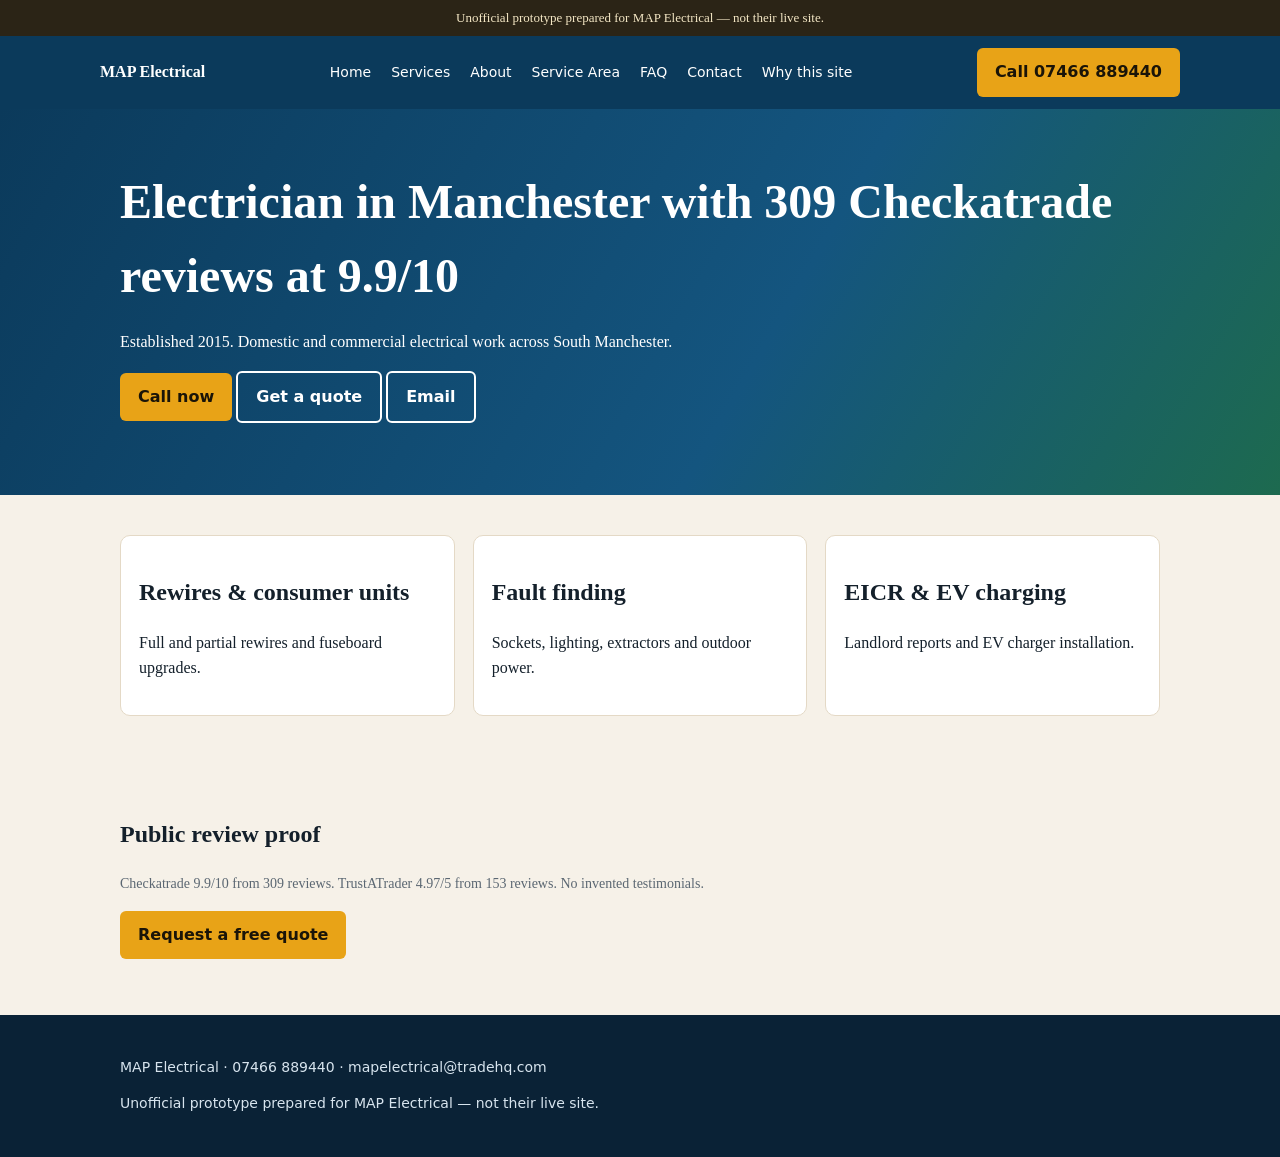
==== index.html @ 7f726333 "Add unofficial MAP Electrical prototype site" ====
<!DOCTYPE html>
<html lang="en-GB">
<head>
<meta charset="utf-8"/>
<meta name="viewport" content="width=device-width, initial-scale=1"/>
<title>MAP Electrical Manchester | Electrician</title>
<link rel="stylesheet" href="styles.css"/>
<script type="application/ld+json">{"@context":"https://schema.org","@type":"Electrician","name":"MAP Electrical","telephone":"+447466889440","email":"mapelectrical@tradehq.com","address":{"@type":"PostalAddress","streetAddress":"104 Wilbraham Rd","addressLocality":"Manchester","postalCode":"M14 7DR","addressCountry":"GB"},"areaServed":"Manchester"}</script>
</head>
<body>
<div class="banner">Unofficial prototype prepared for MAP Electrical — not their live site.</div>
<header><div class="wrap bar"><strong>MAP Electrical</strong><nav><a href="index.html">Home</a> <a href="services.html">Services</a> <a href="about.html">About</a> <a href="service-area.html">Service Area</a> <a href="faq.html">FAQ</a> <a href="contact.html">Contact</a> <a href="why-this-site.html">Why this site</a></nav><a class="btn" href="tel:+447466889440">Call 07466 889440</a></div></header>
<section class="hero"><div class="wrap"><h1>Electrician in Manchester with 309 Checkatrade reviews at 9.9/10</h1><p>Established 2015. Domestic and commercial electrical work across South Manchester.</p><p><a class="btn" href="tel:+447466889440">Call now</a> <a class="btn ghost" href="contact.html">Get a quote</a> <a class="btn ghost" href="mailto:mapelectrical@tradehq.com">Email</a></p></div></section>
<section><div class="wrap grid g3"><div class="card"><h2>Rewires &amp; consumer units</h2><p>Full and partial rewires and fuseboard upgrades.</p></div><div class="card"><h2>Fault finding</h2><p>Sockets, lighting, extractors and outdoor power.</p></div><div class="card"><h2>EICR &amp; EV charging</h2><p>Landlord reports and EV charger installation.</p></div></div></section>
<section><div class="wrap"><h2>Public review proof</h2><p class="proof">Checkatrade 9.9/10 from 309 reviews. TrustATrader 4.97/5 from 153 reviews. No invented testimonials.</p><p><a class="btn" href="contact.html">Request a free quote</a></p></div></section>
<footer><div class="wrap"><p>MAP Electrical · 07466 889440 · mapelectrical@tradehq.com</p><p>Unofficial prototype prepared for MAP Electrical — not their live site.</p></div></footer></body></html>
---- styles.css ----
:root{--navy:#0b3a5b;--amber:#e8a317;--ink:#14202b;--paper:#f6f1e8;--card:#fff;--muted:#5b6772}*{box-sizing:border-box}body{margin:0;font-family:Georgia,serif;color:var(--ink);background:var(--paper);line-height:1.55}a{color:var(--navy)}.wrap{max-width:1080px;margin:0 auto;padding:0 20px}.banner{background:#2b2416;color:#f3e6c4;font-size:13px;text-align:center;padding:8px 12px}header{background:var(--navy);color:#fff;position:sticky;top:0;z-index:5}.bar{display:flex;flex-wrap:wrap;align-items:center;justify-content:space-between;gap:12px;padding:12px 0}nav a{color:#fff;text-decoration:none;margin:0 8px;font-family:system-ui,sans-serif;font-size:14px}.btn{display:inline-block;background:var(--amber);color:#1a1408;text-decoration:none;padding:12px 18px;border-radius:6px;font-family:system-ui,sans-serif;font-weight:700}.btn.ghost{background:transparent;border:2px solid #fff;color:#fff}.hero{background:linear-gradient(120deg,#0b3a5b,#14557f 60%,#1d6a4f);color:#fff;padding:56px 0}.hero h1{font-size:clamp(28px,5vw,48px);margin:0 0 12px}.grid{display:grid;gap:18px}@media(min-width:760px){.g3{grid-template-columns:repeat(3,1fr)}.g2{grid-template-columns:1fr 1fr}}.card{background:var(--card);border:1px solid #e4d9c6;border-radius:10px;padding:18px}section{padding:40px 0}footer{background:#0a2236;color:#d7e4ee;padding:28px 0;font-family:system-ui,sans-serif;font-size:14px}form label{display:block;margin:10px 0 4px;font-family:system-ui,sans-serif}input,textarea,select{width:100%;padding:10px;border:1px solid #c9bba6;border-radius:6px;font:inherit}.proof{font-size:14px;color:var(--muted)}
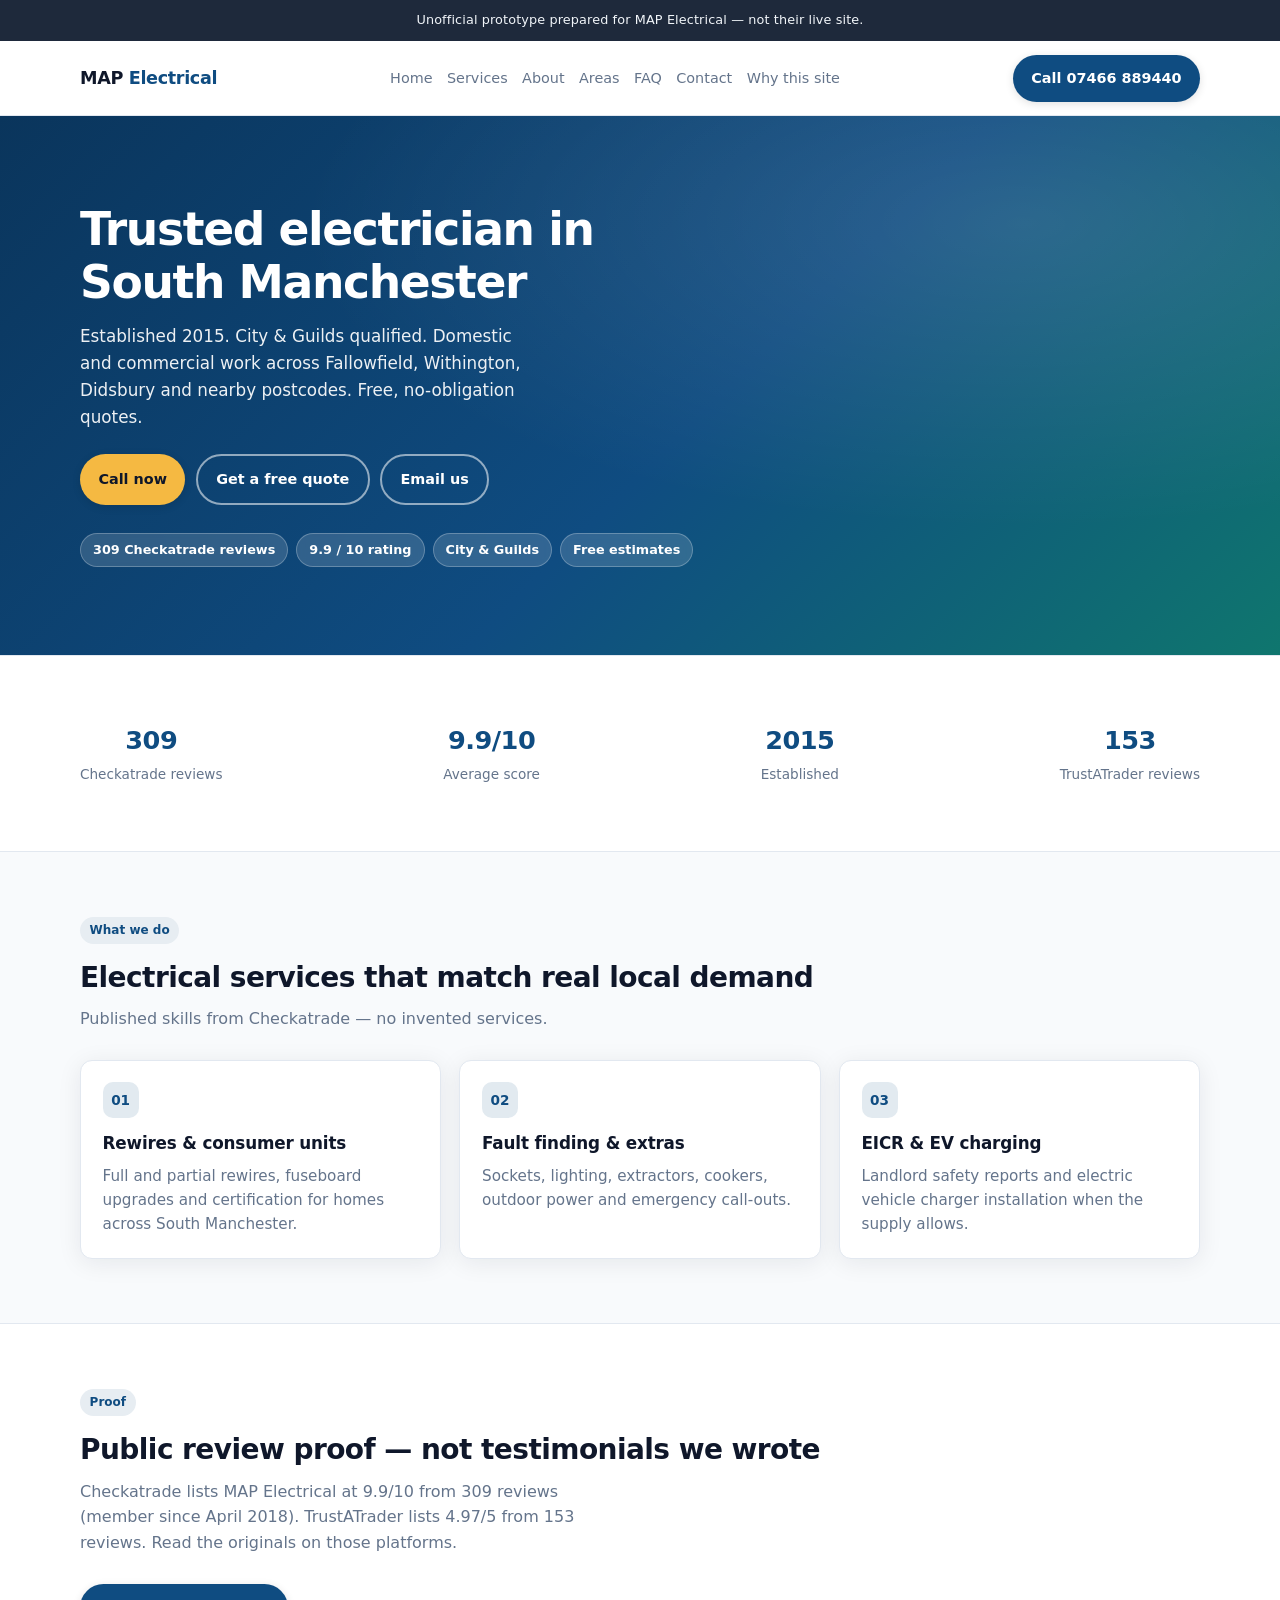
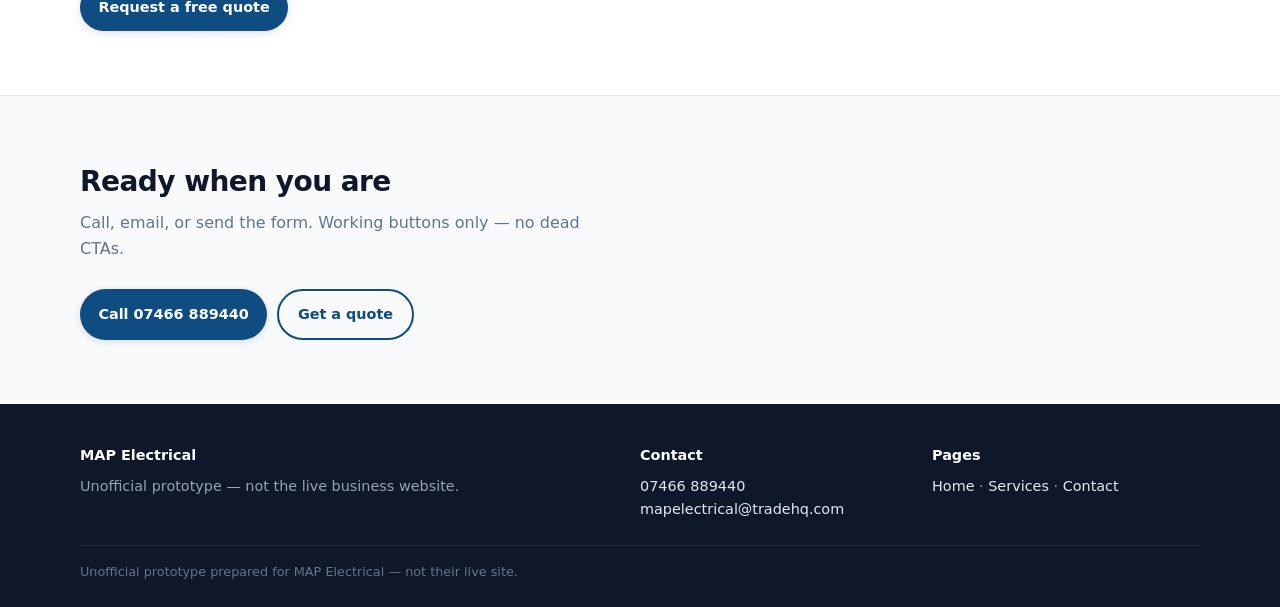
==== commit 8f22258b: "Modern redesign: polished multi-page prototype for MAP Electrical" ====
--- a/index.html
+++ b/index.html
@@ -3,14 +3,71 @@
 <head>
 <meta charset="utf-8"/>
 <meta name="viewport" content="width=device-width, initial-scale=1"/>
-<title>MAP Electrical Manchester | Electrician</title>
+<meta name="robots" content="noindex,nofollow"/>
+<title>MAP Electrical | Electrician in Manchester</title>
 <link rel="stylesheet" href="styles.css"/>
-<script type="application/ld+json">{"@context":"https://schema.org","@type":"Electrician","name":"MAP Electrical","telephone":"+447466889440","email":"mapelectrical@tradehq.com","address":{"@type":"PostalAddress","streetAddress":"104 Wilbraham Rd","addressLocality":"Manchester","postalCode":"M14 7DR","addressCountry":"GB"},"areaServed":"Manchester"}</script>
+<script type="application/ld+json">{"@context":"https://schema.org","@type":"Electrician","name":"MAP Electrical","telephone":"+447466889440","email":"mapelectrical@tradehq.com","address":{"@type":"PostalAddress","streetAddress":"104 Wilbraham Rd","addressLocality":"Manchester","postalCode":"M14 7DR","addressCountry":"GB"},"areaServed":"Manchester","aggregateRating":{"@type":"AggregateRating","ratingValue":"9.9","reviewCount":"309","bestRating":"10"}}</script>
 </head>
 <body>
 <div class="banner">Unofficial prototype prepared for MAP Electrical — not their live site.</div>
-<header><div class="wrap bar"><strong>MAP Electrical</strong><nav><a href="index.html">Home</a> <a href="services.html">Services</a> <a href="about.html">About</a> <a href="service-area.html">Service Area</a> <a href="faq.html">FAQ</a> <a href="contact.html">Contact</a> <a href="why-this-site.html">Why this site</a></nav><a class="btn" href="tel:+447466889440">Call 07466 889440</a></div></header>
-<section class="hero"><div class="wrap"><h1>Electrician in Manchester with 309 Checkatrade reviews at 9.9/10</h1><p>Established 2015. Domestic and commercial electrical work across South Manchester.</p><p><a class="btn" href="tel:+447466889440">Call now</a> <a class="btn ghost" href="contact.html">Get a quote</a> <a class="btn ghost" href="mailto:mapelectrical@tradehq.com">Email</a></p></div></section>
-<section><div class="wrap grid g3"><div class="card"><h2>Rewires &amp; consumer units</h2><p>Full and partial rewires and fuseboard upgrades.</p></div><div class="card"><h2>Fault finding</h2><p>Sockets, lighting, extractors and outdoor power.</p></div><div class="card"><h2>EICR &amp; EV charging</h2><p>Landlord reports and EV charger installation.</p></div></div></section>
-<section><div class="wrap"><h2>Public review proof</h2><p class="proof">Checkatrade 9.9/10 from 309 reviews. TrustATrader 4.97/5 from 153 reviews. No invented testimonials.</p><p><a class="btn" href="contact.html">Request a free quote</a></p></div></section>
-<footer><div class="wrap"><p>MAP Electrical · 07466 889440 · mapelectrical@tradehq.com</p><p>Unofficial prototype prepared for MAP Electrical — not their live site.</p></div></footer></body></html>+<header>
+  <div class="wrap bar">
+    <a class="logo" href="index.html">MAP <span>Electrical</span></a>
+    <nav><a href="index.html">Home</a><a href="services.html">Services</a><a href="about.html">About</a><a href="service-area.html">Areas</a><a href="faq.html">FAQ</a><a href="contact.html">Contact</a><a href="why-this-site.html">Why this site</a></nav>
+    <a class="btn btn-primary" href="tel:+447466889440">Call 07466 889440</a>
+  </div>
+</header>
+<section class="hero">
+  <div class="wrap">
+    <h1>Trusted electrician in South Manchester</h1>
+    <p class="lead">Established 2015. City &amp; Guilds qualified. Domestic and commercial work across Fallowfield, Withington, Didsbury and nearby postcodes. Free, no-obligation quotes.</p>
+    <div class="hero-actions">
+      <a class="btn" href="tel:+447466889440">Call now</a>
+      <a class="btn btn-ghost" href="contact.html">Get a free quote</a>
+      <a class="btn btn-ghost" href="mailto:mapelectrical@tradehq.com">Email us</a>
+    </div>
+    <div class="badge-row"><span class="badge">309 Checkatrade reviews</span><span class="badge">9.9 / 10 rating</span><span class="badge">City &amp; Guilds</span><span class="badge">Free estimates</span></div>
+  </div>
+</section>
+<section class="trust"><div class="wrap trust-inner">
+  <div class="stat"><strong>309</strong><span>Checkatrade reviews</span></div>
+  <div class="stat"><strong>9.9/10</strong><span>Average score</span></div>
+  <div class="stat"><strong>2015</strong><span>Established</span></div>
+  <div class="stat"><strong>153</strong><span>TrustATrader reviews</span></div>
+</div></section>
+<section><div class="wrap">
+  <p class="pill">What we do</p>
+  <h2 class="section-title">Electrical services that match real local demand</h2>
+  <p class="section-sub">Published skills from Checkatrade — no invented services.</p>
+  <div class="grid g3">
+    <div class="card"><div class="icon-dot">01</div><h3>Rewires &amp; consumer units</h3><p>Full and partial rewires, fuseboard upgrades and certification for homes across South Manchester.</p></div>
+    <div class="card"><div class="icon-dot">02</div><h3>Fault finding &amp; extras</h3><p>Sockets, lighting, extractors, cookers, outdoor power and emergency call-outs.</p></div>
+    <div class="card"><div class="icon-dot">03</div><h3>EICR &amp; EV charging</h3><p>Landlord safety reports and electric vehicle charger installation when the supply allows.</p></div>
+  </div>
+</div></section>
+<section style="background:#fff;border-top:1px solid var(--line);border-bottom:1px solid var(--line)"><div class="wrap">
+  <p class="pill">Proof</p>
+  <h2 class="section-title">Public review proof — not testimonials we wrote</h2>
+  <p class="section-sub">Checkatrade lists MAP Electrical at 9.9/10 from 309 reviews (member since April 2018). TrustATrader lists 4.97/5 from 153 reviews. Read the originals on those platforms.</p>
+  <a class="btn btn-primary" href="contact.html">Request a free quote</a>
+</div></section>
+<section><div class="wrap">
+  <h2 class="section-title">Ready when you are</h2>
+  <p class="section-sub">Call, email, or send the form. Working buttons only — no dead CTAs.</p>
+  <div class="hero-actions">
+    <a class="btn btn-primary" href="tel:+447466889440">Call 07466 889440</a>
+    <a class="btn btn-outline" href="contact.html">Get a quote</a>
+  </div>
+</div></section>
+<footer>
+  <div class="wrap">
+    <div class="foot-grid">
+      <div><strong>MAP Electrical</strong><p>Unofficial prototype — not the live business website.</p></div>
+      <div><strong>Contact</strong><p><a href="tel:+447466889440">07466 889440</a><br/><a href="mailto:mapelectrical@tradehq.com">mapelectrical@tradehq.com</a></p></div>
+      <div><strong>Pages</strong><p><a href="index.html">Home</a> · <a href="services.html">Services</a> · <a href="contact.html">Contact</a></p></div>
+    </div>
+    <p class="foot-note">Unofficial prototype prepared for MAP Electrical — not their live site.</p>
+  </div>
+</footer>
+</body>
+</html>
--- a/styles.css
+++ b/styles.css
@@ -1 +1 @@
-:root{--navy:#0b3a5b;--amber:#e8a317;--ink:#14202b;--paper:#f6f1e8;--card:#fff;--muted:#5b6772}*{box-sizing:border-box}body{margin:0;font-family:Georgia,serif;color:var(--ink);background:var(--paper);line-height:1.55}a{color:var(--navy)}.wrap{max-width:1080px;margin:0 auto;padding:0 20px}.banner{background:#2b2416;color:#f3e6c4;font-size:13px;text-align:center;padding:8px 12px}header{background:var(--navy);color:#fff;position:sticky;top:0;z-index:5}.bar{display:flex;flex-wrap:wrap;align-items:center;justify-content:space-between;gap:12px;padding:12px 0}nav a{color:#fff;text-decoration:none;margin:0 8px;font-family:system-ui,sans-serif;font-size:14px}.btn{display:inline-block;background:var(--amber);color:#1a1408;text-decoration:none;padding:12px 18px;border-radius:6px;font-family:system-ui,sans-serif;font-weight:700}.btn.ghost{background:transparent;border:2px solid #fff;color:#fff}.hero{background:linear-gradient(120deg,#0b3a5b,#14557f 60%,#1d6a4f);color:#fff;padding:56px 0}.hero h1{font-size:clamp(28px,5vw,48px);margin:0 0 12px}.grid{display:grid;gap:18px}@media(min-width:760px){.g3{grid-template-columns:repeat(3,1fr)}.g2{grid-template-columns:1fr 1fr}}.card{background:var(--card);border:1px solid #e4d9c6;border-radius:10px;padding:18px}section{padding:40px 0}footer{background:#0a2236;color:#d7e4ee;padding:28px 0;font-family:system-ui,sans-serif;font-size:14px}form label{display:block;margin:10px 0 4px;font-family:system-ui,sans-serif}input,textarea,select{width:100%;padding:10px;border:1px solid #c9bba6;border-radius:6px;font:inherit}.proof{font-size:14px;color:var(--muted)}+*,*::before,*::after{box-sizing:border-box;margin:0;padding:0}:root{--primary:#0f4c81;--primary-dark:#0a355c;--accent:#f5b942;--accent-text:#0f172a;--ink:#0f172a;--muted:#64748b;--line:#e2e8f0;--paper:#f8fafc;--card:#ffffff;--radius:12px;--shadow:0 4px 24px rgba(15,23,42,.08);--max:1120px;--font:ui-sans-serif,system-ui,-apple-system,"Segoe UI",Roboto,Helvetica,Arial,sans-serif}html{scroll-behavior:smooth}body{font-family:var(--font);color:var(--ink);background:var(--paper);line-height:1.6;-webkit-font-smoothing:antialiased}a{color:var(--primary);text-decoration:none}a:hover{text-decoration:underline}img{max-width:100%;display:block}.wrap{width:min(100% - 2rem,var(--max));margin-inline:auto}.banner{background:#1e293b;color:#f1f5f9;font-size:.8rem;text-align:center;padding:.65rem 1rem;letter-spacing:.01em}header{background:var(--card);border-bottom:1px solid var(--line);position:sticky;top:0;z-index:50;backdrop-filter:blur(8px)}.bar{display:flex;flex-wrap:wrap;align-items:center;justify-content:space-between;gap:.75rem;padding:.85rem 0}.logo{font-weight:800;font-size:1.1rem;color:var(--ink);letter-spacing:-.02em}.logo span{color:var(--primary)}nav{display:flex;flex-wrap:wrap;gap:.15rem .9rem;align-items:center}nav a{color:var(--muted);font-size:.9rem;font-weight:500;text-decoration:none}nav a:hover{color:var(--primary)}.btn{display:inline-flex;align-items:center;justify-content:center;gap:.4rem;background:var(--accent);color:var(--accent-text);font-weight:700;font-size:.9rem;padding:.75rem 1.15rem;border-radius:999px;border:none;cursor:pointer;text-decoration:none;transition:transform .15s,box-shadow .15s;box-shadow:0 2px 8px rgba(0,0,0,.12)}.btn:hover{transform:translateY(-1px);text-decoration:none;box-shadow:0 4px 14px rgba(0,0,0,.16)}.btn-primary{background:var(--primary);color:#fff}.btn-ghost{background:transparent;color:#fff;border:2px solid rgba(255,255,255,.55);box-shadow:none}.btn-ghost:hover{background:rgba(255,255,255,.1)}.btn-outline{background:transparent;color:var(--primary);border:2px solid var(--primary);box-shadow:none}.hero{background:linear-gradient(135deg,var(--primary-dark) 0%,var(--primary) 55%,#0f766e 100%);color:#fff;padding:clamp(3rem,8vw,5.5rem) 0;position:relative;overflow:hidden}.hero::after{content:"";position:absolute;inset:0;background:radial-gradient(ellipse at 80% 20%,rgba(255,255,255,.12),transparent 50%);pointer-events:none}.hero .wrap{position:relative;z-index:1}.hero h1{font-size:clamp(1.75rem,4.5vw,2.85rem);line-height:1.15;letter-spacing:-.03em;margin-bottom:.85rem;max-width:18ch}.hero p.lead{font-size:1.05rem;opacity:.92;max-width:42ch;margin-bottom:1.5rem}.hero-actions{display:flex;flex-wrap:wrap;gap:.65rem}.badge-row{display:flex;flex-wrap:wrap;gap:.5rem;margin-top:1.75rem}.badge{background:rgba(255,255,255,.15);border:1px solid rgba(255,255,255,.25);backdrop-filter:blur(4px);padding:.35rem .75rem;border-radius:999px;font-size:.8rem;font-weight:600}section{padding:clamp(2.5rem,6vw,4rem) 0}.section-title{font-size:clamp(1.35rem,3vw,1.75rem);letter-spacing:-.02em;margin-bottom:.35rem}.section-sub{color:var(--muted);margin-bottom:1.75rem;max-width:50ch}.grid{display:grid;gap:1.15rem}@media(min-width:640px){.g2{grid-template-columns:1fr 1fr}.g3{grid-template-columns:repeat(3,1fr)}}.card{background:var(--card);border:1px solid var(--line);border-radius:var(--radius);padding:1.35rem;box-shadow:var(--shadow)}.card h3{font-size:1.05rem;margin-bottom:.4rem;letter-spacing:-.01em}.card p,.card li{color:var(--muted);font-size:.95rem}.card ul{padding-left:1.1rem;margin-top:.5rem}.card li{margin:.25rem 0}.icon-dot{width:2.25rem;height:2.25rem;border-radius:10px;background:color-mix(in srgb,var(--primary) 12%,white);color:var(--primary);display:grid;place-items:center;font-weight:800;margin-bottom:.75rem;font-size:.85rem}.trust{background:#fff;border-top:1px solid var(--line);border-bottom:1px solid var(--line)}.trust-inner{display:flex;flex-wrap:wrap;gap:1rem 2rem;align-items:center;justify-content:space-between}.stat{text-align:center}.stat strong{display:block;font-size:1.6rem;color:var(--primary);letter-spacing:-.02em}.stat span{font-size:.85rem;color:var(--muted)}.faq .card{margin-bottom:.75rem}.faq h3{font-size:1rem;color:var(--ink)}form label{display:block;font-size:.85rem;font-weight:600;margin:0 0 .35rem;color:var(--ink)}form .field{margin-bottom:.9rem}input,textarea,select{width:100%;padding:.7rem .85rem;border:1px solid var(--line);border-radius:8px;font:inherit;background:#fff;transition:border-color .15s,box-shadow .15s}input:focus,textarea:focus,select:focus{outline:none;border-color:var(--primary);box-shadow:0 0 0 3px color-mix(in srgb,var(--primary) 20%,transparent)}.contact-grid{display:grid;gap:1.5rem}@media(min-width:760px){.contact-grid{grid-template-columns:1.2fr .8fr}}.contact-side{background:var(--primary-dark);color:#fff;border-radius:var(--radius);padding:1.5rem}.contact-side a{color:#fff;text-decoration:underline}.contact-side h3{margin-bottom:.75rem}.contact-side p{margin:.5rem 0;opacity:.9;font-size:.95rem}footer{background:#0f172a;color:#94a3b8;padding:2.5rem 0 1.5rem;font-size:.9rem}footer a{color:#e2e8f0}footer .foot-grid{display:grid;gap:1.5rem;margin-bottom:1.5rem}@media(min-width:640px){footer .foot-grid{grid-template-columns:2fr 1fr 1fr}}footer strong{color:#fff;display:block;margin-bottom:.5rem}.foot-note{border-top:1px solid #1e293b;padding-top:1rem;font-size:.8rem;color:#64748b}.pill{display:inline-block;background:color-mix(in srgb,var(--primary) 10%,white);color:var(--primary);font-size:.75rem;font-weight:700;padding:.25rem .6rem;border-radius:999px;margin-bottom:.75rem}
